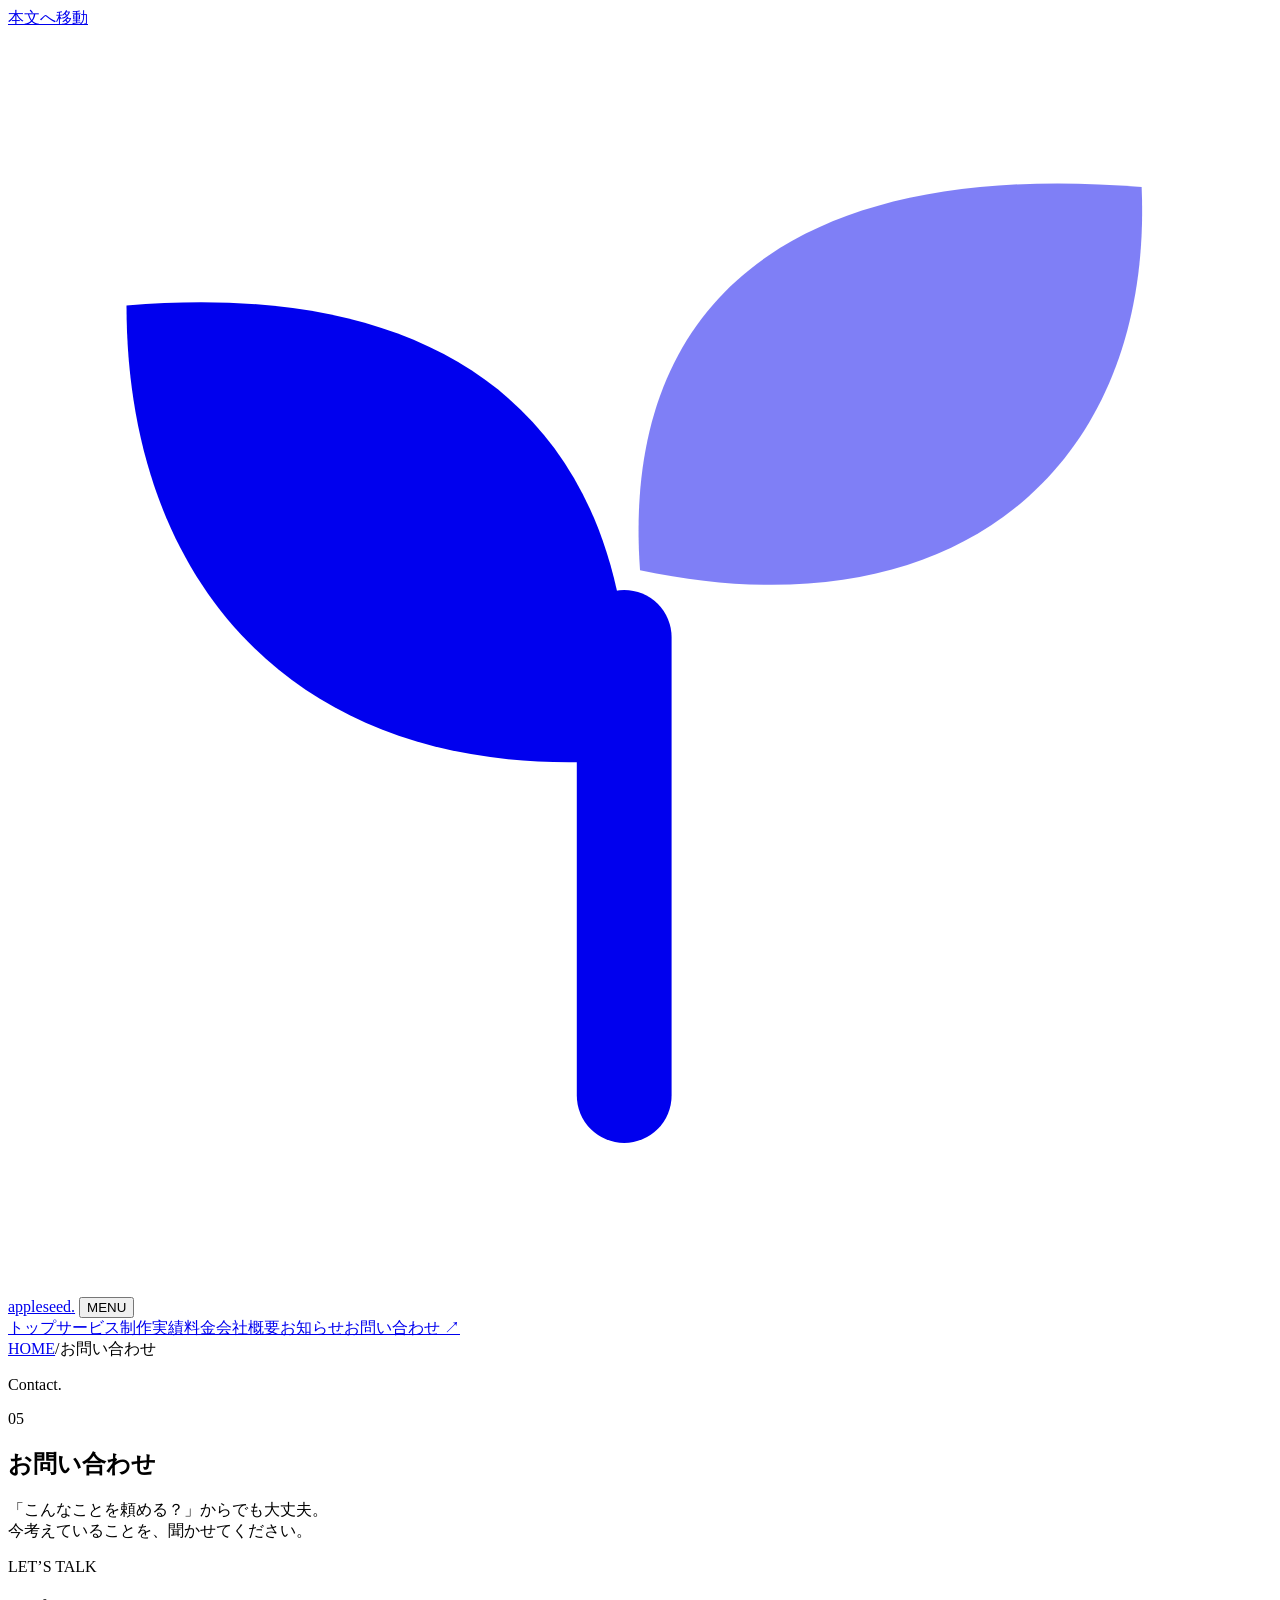
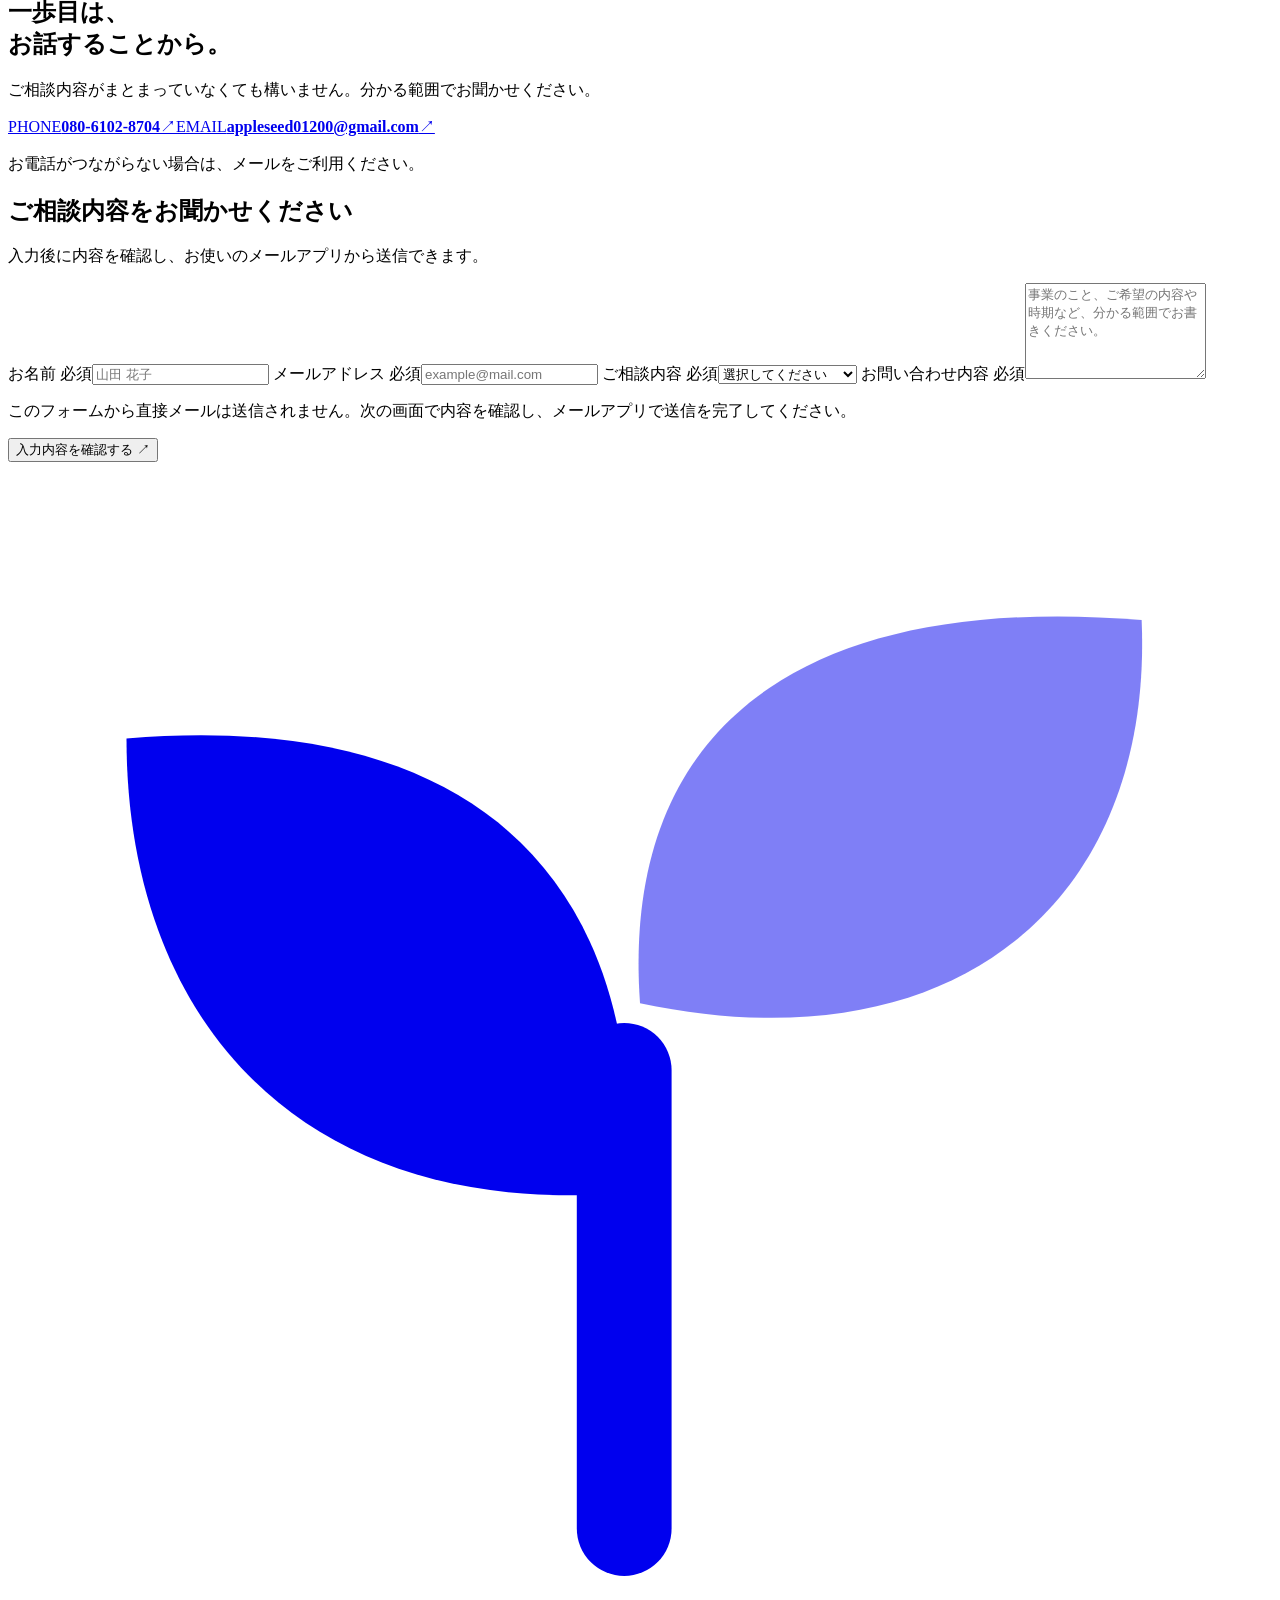
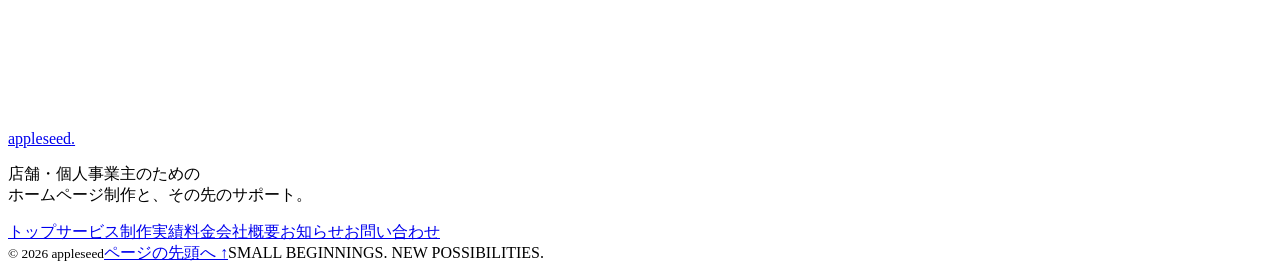
==== contact.html @ d341de76 "Add files via upload" ====
<!doctype html>
<html lang="ja"><head>
<meta charset="utf-8"><meta name="viewport" content="width=device-width, initial-scale=1">
<title>お問い合わせ・見積もり相談｜appleseed</title><meta name="description" content="appleseedへのお問い合わせ・見積もりのご相談はこちら。ホームページ制作、リニューアル、保守・更新、SEOについてお気軽にお聞かせください。"><meta name="theme-color" content="#f6f7f2">
<link rel="preconnect" href="https://fonts.googleapis.com"><link rel="preconnect" href="https://fonts.gstatic.com" crossorigin>
<link href="https://fonts.googleapis.com/css2?family=Manrope:wght@400;500;600;700;800&amp;family=Noto+Sans+JP:wght@400;500;600;700;800&amp;display=swap" rel="stylesheet">
<link rel="stylesheet" href="assets/css/style.css"><script src="assets/js/main.js" defer></script>
</head><body id="page-top" data-page="contact.html"><a class="skip-link" href="#main">本文へ移動</a>
<header class="site-header"><div class="header-inner"><a class="brand" href="index.html" aria-label="appleseed トップ"><svg class="brand-mark" viewBox="0 0 32 32" fill="none" aria-hidden="true"><path d="M15.6 27V15.4" stroke="currentColor" stroke-width="2.4" stroke-linecap="round"/><path d="M15.7 18.5C7.5 19.2 3 14.2 3 7c8.2-.7 13.2 3 12.7 11.5Z" fill="currentColor"/><path d="M16 13.7C15.5 6.7 20.1 3.3 28.7 4c.3 7.1-4.7 11.4-12.7 9.7Z" fill="currentColor" opacity=".5"/></svg><span>appleseed<span class="brand-dot">.</span></span></a>
<button class="menu-toggle" type="button" aria-expanded="false" aria-controls="primary-nav" aria-label="メニューを開く"><span>MENU</span><i aria-hidden="true"></i></button>
<nav id="primary-nav" class="primary-nav" aria-label="メインナビゲーション"><a href="index.html">トップ</a><a href="services.html">サービス</a><a href="works.html">制作実績</a><a href="pricing.html">料金</a><a href="about.html">会社概要</a><a href="news.html">お知らせ</a><a class="nav-contact" href="contact.html" aria-current="page">お問い合わせ <span class="arrow" aria-hidden="true">↗</span></a></nav>
</div></header><main id="main"><div class="wrap breadcrumb"><a href="index.html">HOME</a><span aria-hidden="true">/</span><span>お問い合わせ</span></div>
<section class="wrap page-hero"><div class="page-hero-top"><p class="page-word" aria-hidden="true">Contact<span>.</span></p><span class="section-index">05</span></div><div class="page-hero-bottom"><h1>お問い合わせ</h1><p>「こんなことを頼める？」からでも大丈夫。<br>今考えていることを、聞かせてください。</p></div></section>
<section class="wrap section contact-layout"><aside class="contact-aside"><p class="eyebrow">LET’S TALK</p><h2>一歩目は、<br>お話することから。</h2><p>ご相談内容がまとまっていなくても構いません。分かる範囲でお聞かせください。</p><a class="direct-contact" href="tel:08061028704"><span class="tiny-label">PHONE</span><strong>080-6102-8704</strong><span class="arrow" aria-hidden="true">↗</span></a><a class="direct-contact direct-email" href="mailto:appleseed01200@gmail.com"><span class="tiny-label">EMAIL</span><strong>appleseed01200@gmail.com</strong><span class="arrow" aria-hidden="true">↗</span></a><p class="small-note">お電話がつながらない場合は、メールをご利用ください。</p></aside>
<div class="contact-form-panel"><div class="form-intro"><h2>ご相談内容をお聞かせください</h2><p>入力後に内容を確認し、お使いのメールアプリから送信できます。</p></div>
<form id="contact-form"><label for="contact-name">お名前 <span class="required">必須</span></label><input id="contact-name" name="name" autocomplete="name" maxlength="100" required placeholder="山田 花子">
<label for="contact-email">メールアドレス <span class="required">必須</span></label><input id="contact-email" name="email" type="email" autocomplete="email" maxlength="254" required placeholder="example@mail.com">
<label for="contact-topic">ご相談内容 <span class="required">必須</span></label><select id="contact-topic" name="topic" required><option value="" selected disabled>選択してください</option><option value="01">ホームページ制作</option><option value="02">リニューアル</option><option value="03">保守・更新</option><option value="04">SEO</option><option value="other">その他・まずは相談</option></select>
<label for="contact-message">お問い合わせ内容 <span class="required">必須</span></label><textarea id="contact-message" name="message" rows="6" maxlength="2000" required placeholder="事業のこと、ご希望の内容や時期など、分かる範囲でお書きください。"></textarea>
<p class="form-note">このフォームから直接メールは送信されません。次の画面で内容を確認し、メールアプリで送信を完了してください。</p><button class="button button-primary" type="submit">入力内容を確認する <span class="arrow" aria-hidden="true">↗</span></button></form>
<section id="contact-review" class="contact-review" hidden aria-labelledby="review-heading"><h2 id="review-heading" tabindex="-1">入力内容の確認</h2><p>まだ送信されていません。内容を確認してから、メールアプリへ進んでください。</p><label for="mail-draft">メール本文</label><textarea id="mail-draft" rows="12" readonly></textarea><div class="review-actions"><a id="mail-link" class="button button-primary" href="mailto:appleseed01200@gmail.com">メールアプリで送る <span class="arrow" aria-hidden="true">↗</span></a><button class="button button-outline" id="edit-message" type="button">入力内容を修正する</button></div><div class="copy-fallback"><p>メールアプリが開かない場合は、本文をコピーし、<a href="mailto:appleseed01200@gmail.com">appleseed01200@gmail.com</a> 宛てに送信してください。</p><button class="text-button" id="copy-message" type="button">本文をコピー</button><p id="copy-status" role="status"></p></div></section>
<noscript><p class="noscript-note">フォームの確認にはJavaScriptが必要です。電話またはメールアドレスから直接ご連絡ください。</p></noscript></div></section></main><footer class="site-footer"><div class="wrap footer-top"><div><a class="brand" href="index.html" aria-label="appleseed トップ"><svg class="brand-mark" viewBox="0 0 32 32" fill="none" aria-hidden="true"><path d="M15.6 27V15.4" stroke="currentColor" stroke-width="2.4" stroke-linecap="round"/><path d="M15.7 18.5C7.5 19.2 3 14.2 3 7c8.2-.7 13.2 3 12.7 11.5Z" fill="currentColor"/><path d="M16 13.7C15.5 6.7 20.1 3.3 28.7 4c.3 7.1-4.7 11.4-12.7 9.7Z" fill="currentColor" opacity=".5"/></svg><span>appleseed<span class="brand-dot">.</span></span></a><p>店舗・個人事業主のための<br>ホームページ制作と、その先のサポート。</p></div><nav aria-label="フッターナビゲーション"><a href="index.html">トップ</a><a href="services.html">サービス</a><a href="works.html">制作実績</a><a href="pricing.html">料金</a><a href="about.html">会社概要</a><a href="news.html">お知らせ</a><a href="contact.html">お問い合わせ</a></nav></div><div class="wrap footer-bottom"><small>© <span id="year">2026</span> appleseed</small><a href="#page-top">ページの先頭へ ↑</a><span>SMALL BEGINNINGS. NEW POSSIBILITIES.</span></div></footer></body></html>
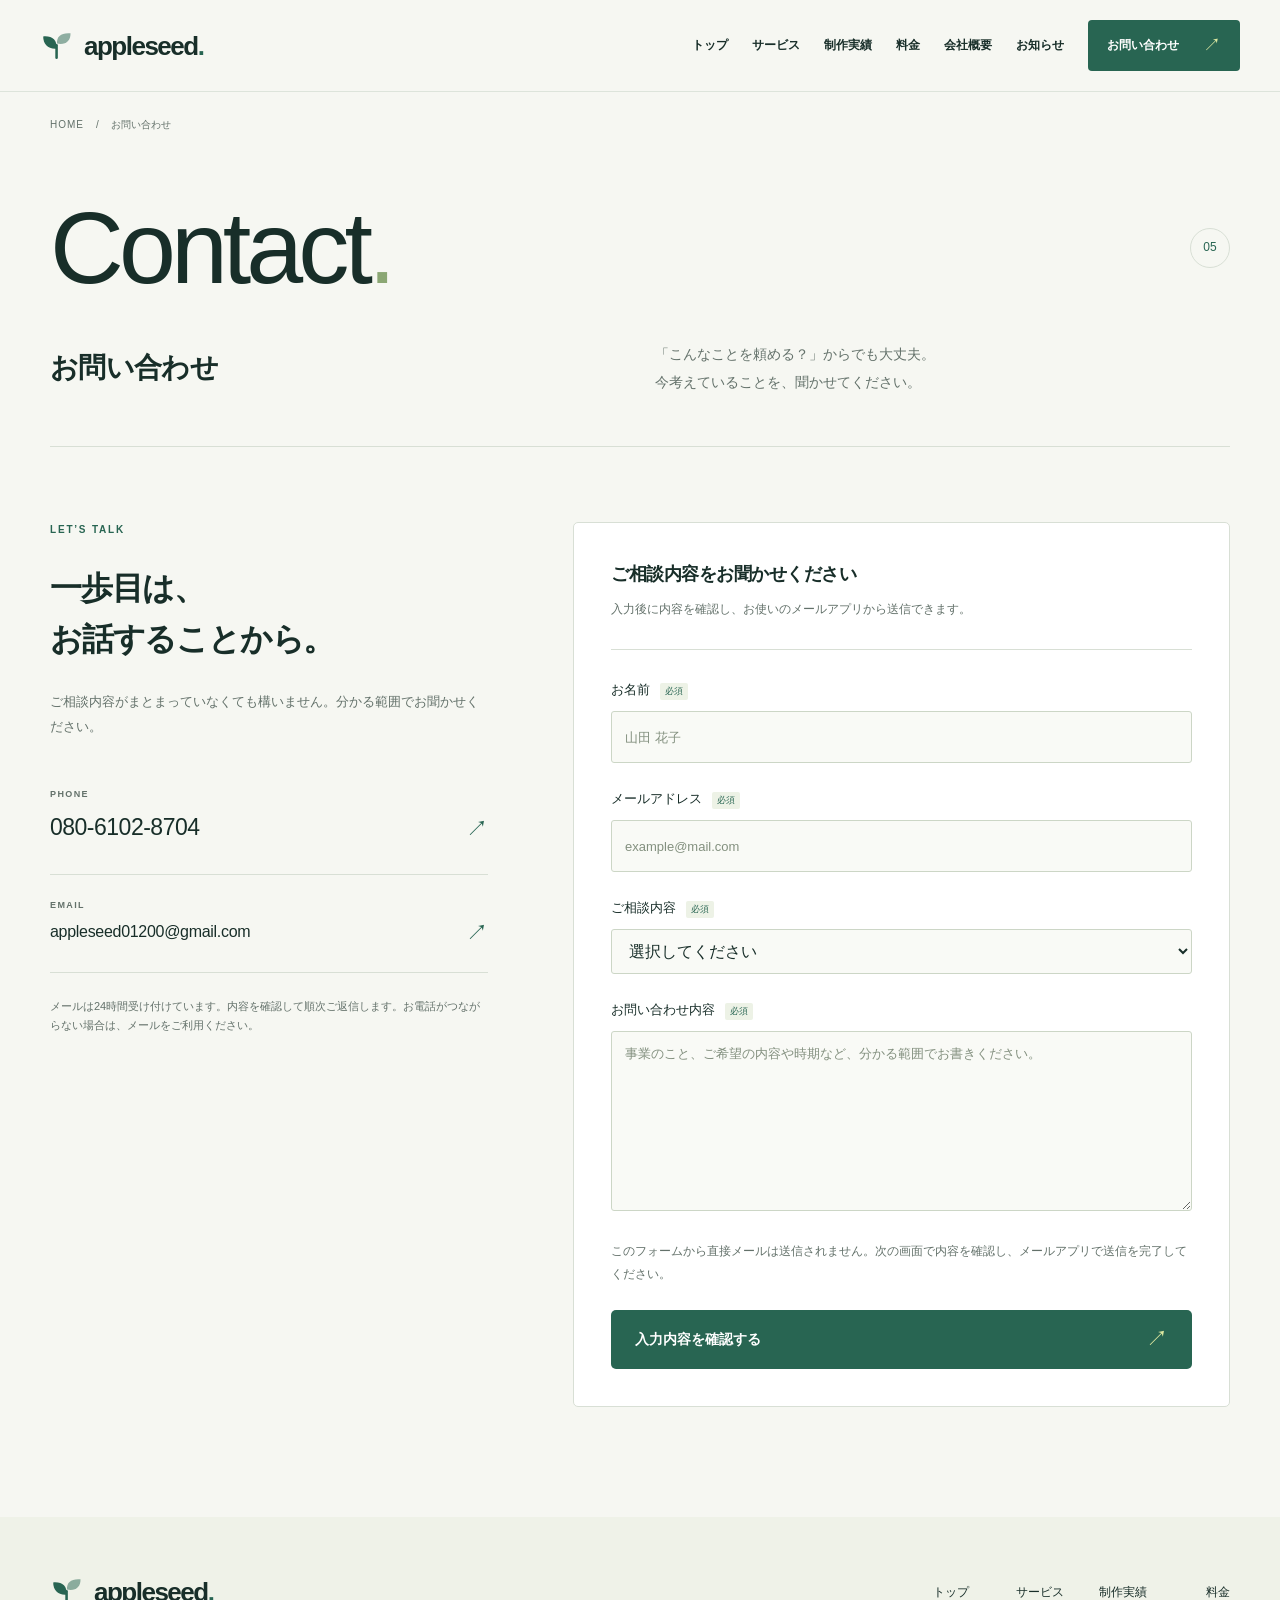
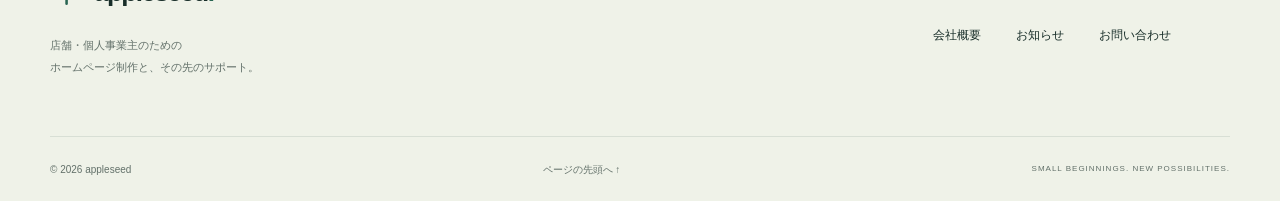
==== commit b9c2b207: "Add files via upload" ====
--- a/contact.html
+++ b/contact.html
@@ -11,7 +11,7 @@
 <nav id="primary-nav" class="primary-nav" aria-label="メインナビゲーション"><a href="index.html">トップ</a><a href="services.html">サービス</a><a href="works.html">制作実績</a><a href="pricing.html">料金</a><a href="about.html">会社概要</a><a href="news.html">お知らせ</a><a class="nav-contact" href="contact.html" aria-current="page">お問い合わせ <span class="arrow" aria-hidden="true">↗</span></a></nav>
 </div></header><main id="main"><div class="wrap breadcrumb"><a href="index.html">HOME</a><span aria-hidden="true">/</span><span>お問い合わせ</span></div>
 <section class="wrap page-hero"><div class="page-hero-top"><p class="page-word" aria-hidden="true">Contact<span>.</span></p><span class="section-index">05</span></div><div class="page-hero-bottom"><h1>お問い合わせ</h1><p>「こんなことを頼める？」からでも大丈夫。<br>今考えていることを、聞かせてください。</p></div></section>
-<section class="wrap section contact-layout"><aside class="contact-aside"><p class="eyebrow">LET’S TALK</p><h2>一歩目は、<br>お話することから。</h2><p>ご相談内容がまとまっていなくても構いません。分かる範囲でお聞かせください。</p><a class="direct-contact" href="tel:08061028704"><span class="tiny-label">PHONE</span><strong>080-6102-8704</strong><span class="arrow" aria-hidden="true">↗</span></a><a class="direct-contact direct-email" href="mailto:appleseed01200@gmail.com"><span class="tiny-label">EMAIL</span><strong>appleseed01200@gmail.com</strong><span class="arrow" aria-hidden="true">↗</span></a><p class="small-note">お電話がつながらない場合は、メールをご利用ください。</p></aside>
+<section class="wrap section contact-layout"><aside class="contact-aside"><p class="eyebrow">LET’S TALK</p><h2>一歩目は、<br>お話することから。</h2><p>ご相談内容がまとまっていなくても構いません。分かる範囲でお聞かせください。</p><a class="direct-contact" href="tel:08061028704"><span class="tiny-label">PHONE</span><strong>080-6102-8704</strong><span class="arrow" aria-hidden="true">↗</span></a><a class="direct-contact direct-email" href="mailto:appleseed01200@gmail.com"><span class="tiny-label">EMAIL</span><strong>appleseed01200@gmail.com</strong><span class="arrow" aria-hidden="true">↗</span></a><p class="small-note">メールは24時間受け付けています。内容を確認して順次ご返信します。お電話がつながらない場合は、メールをご利用ください。</p></aside>
 <div class="contact-form-panel"><div class="form-intro"><h2>ご相談内容をお聞かせください</h2><p>入力後に内容を確認し、お使いのメールアプリから送信できます。</p></div>
 <form id="contact-form"><label for="contact-name">お名前 <span class="required">必須</span></label><input id="contact-name" name="name" autocomplete="name" maxlength="100" required placeholder="山田 花子">
 <label for="contact-email">メールアドレス <span class="required">必須</span></label><input id="contact-email" name="email" type="email" autocomplete="email" maxlength="254" required placeholder="example@mail.com">
--- a/assets/css/style.css
+++ b/assets/css/style.css
@@ -0,0 +1,489 @@
+:root {
+  --paper: #f6f7f2;
+  --white: #fff;
+  --ink: #182e29;
+  --green: #286552;
+  --green-dark: #1c483c;
+  --muted: #63716a;
+  --line: #d8dfd5;
+  --sage: #e6ebdd;
+  --lime: #dde8a1;
+  --font: 'Manrope', 'Noto Sans JP', sans-serif;
+}
+* { box-sizing: border-box; }
+html { scroll-behavior: smooth; scroll-padding-top: 112px; }
+body { margin: 0; color: var(--ink); background: var(--paper); font: 15px/1.95 var(--font); -webkit-font-smoothing: antialiased; }
+[hidden] { display: none !important; }
+::selection { color: var(--ink); background: var(--lime); }
+a { color: inherit; text-decoration: none; }
+button, input, select, textarea { font: inherit; }
+button, a { -webkit-tap-highlight-color: transparent; }
+button { cursor: pointer; }
+svg { display: block; max-width: 100%; }
+h1, h2, h3, p { margin: 0; }
+h1, h2, h3 { font-weight: 700; }
+a:focus-visible, button:focus-visible, input:focus-visible, select:focus-visible, textarea:focus-visible, [tabindex]:focus-visible { outline: 3px solid #9fb63d; outline-offset: 5px; }
+.wrap { width: min(1180px, calc(100% - 80px)); margin-inline: auto; }
+.section { padding-block: 110px; }
+.eyebrow, .tiny-label { font-size: 10px; font-weight: 700; line-height: 1.5; letter-spacing: 1.8px; }
+.eyebrow { color: var(--green); margin-bottom: 26px; }
+.tiny-label { color: var(--muted); letter-spacing: 1.4px; }
+.arrow { display: inline-block; font-size: 22px; font-weight: 400; line-height: 1; transition: transform .2s; }
+a:hover > .arrow { transform: translate(2px,-2px); }
+.button { min-height: 58px; display: inline-flex; align-items: center; justify-content: space-between; gap: 34px; padding: 15px 23px; border: 1px solid transparent; border-radius: 5px; font-size: 14px; font-weight: 600; transition: background .2s, color .2s; }
+.button-primary { color: #fff; background: var(--green); }
+.button-primary:hover { background: var(--green-dark); }
+.button-primary .arrow { color: var(--lime); }
+.button-outline { border-color: #a8b8aa; background: transparent; color: var(--green-dark); }
+.button-outline:hover { background: var(--sage); }
+.text-link { display: inline-flex; align-items: center; gap: 24px; color: var(--green-dark); font-weight: 600; font-size: 13px; padding: 11px 0; border-bottom: 1px solid #a6b8a8; }
+.small-note { color: var(--muted); font-size: 12px; line-height: 1.8; }
+.skip-link { position: absolute; left: 20px; top: -90px; z-index: 100; background: var(--green-dark); color: white; padding: 10px 20px; }
+.skip-link:focus { top: 10px; }
+.site-header { height: 92px; position: sticky; z-index: 30; top: 0; background: rgba(246,247,242,.95); border-bottom: 1px solid rgba(216,223,213,.8); backdrop-filter: blur(12px); }
+.header-inner { height: 100%; width: min(1400px,calc(100% - 80px)); margin: auto; display: flex; align-items: center; justify-content: space-between; gap: 24px; }
+.brand { display: inline-flex; align-items: center; gap: 10px; font-size: 26px; line-height: 1; font-weight: 800; letter-spacing: -1.5px; white-space: nowrap; }
+.brand-mark { width: 34px; height: 34px; flex-shrink: 0; color: var(--green); }
+.brand-dot { color: var(--green); }
+.primary-nav { display: flex; align-items: center; gap: 24px; font-size: 12px; font-weight: 600; }
+.primary-nav > a { position: relative; padding-block: 14px; }
+.primary-nav > a:hover { color: var(--green); }
+.primary-nav > a[aria-current=page]:not(.nav-contact)::after { content: ''; position: absolute; height: 4px; width: 4px; border-radius: 50%; background: var(--green); bottom: 5px; left: calc(50% - 2px); }
+.primary-nav .nav-contact { background: var(--green); color: white; display: flex; align-items: center; gap: 24px; padding: 14px 19px; border-radius: 4px; }
+.primary-nav .nav-contact:hover { background: var(--green-dark); color: white; }
+.nav-contact .arrow { color: var(--lime); font-size: 18px; }
+.menu-toggle { display: none; }
+.home-hero { display: grid; grid-template-columns: 1.12fr 1fr; gap: 35px; align-items: center; padding-top: 66px; padding-bottom: 60px; }
+.hero-copy { padding-bottom: 8px; }
+.hero-copy .eyebrow { display: flex; align-items: center; gap: 10px; margin-bottom: 28px; font-size: 9px; letter-spacing: 1.5px; }
+.status-dot { height: 7px; width: 7px; background: var(--green); border-radius: 50%; }
+.hero-copy h1 { font-size: clamp(44px,4.65vw,66px); font-weight: 800; line-height: 1.48; letter-spacing: -2.8px; }
+.hero-copy h1 > span { color: var(--green); }
+.hero-description { margin-top: 25px; font-size: 15px; line-height: 2.2; color: var(--muted); }
+.hero-actions { display: flex; align-items: center; gap: 27px; margin-top: 31px; flex-wrap: wrap; }
+.hero-audience { color: var(--muted); font-size: 10px; margin-top: 30px; }
+.hero-audience span { padding-inline: 8px; }
+.hero-art { position: relative; min-width: 0; height: 494px; border-radius: 150px 5px 5px 5px; background: radial-gradient(ellipse at 70% 22%,#e8eddb 0,transparent 60%),#e2e9db; overflow: hidden; }
+.hero-art::before { content: ''; position: absolute; inset: 0; background-image: linear-gradient(#718b7310 1px,transparent 1px),linear-gradient(90deg,#718b7310 1px,transparent 1px); background-size: 44px 44px; }
+.art-caption { position: absolute; left: 120px; top: 28px; font-size: 7px; letter-spacing: 1.1px; color: #657c64; }
+.art-coordinate { position: absolute; right: 20px; top: 95px; font-size: 8px; letter-spacing: 1px; color: #526851; writing-mode: vertical-rl; }
+.art-orbit { position: absolute; width: 370px; height: 370px; border: 1px solid #a8b89d70; border-radius: 50%; top: 33px; left: 82px; }
+.seed-sculpture { width: 360px; height: 360px; position: absolute; top: -3px; left: 100px; transform: rotate(10deg); filter: drop-shadow(5px 25px 13px #536a4c20); }
+.design-window { width: 76%; position: absolute; top: 238px; left: 33px; border: 1px solid #fff; background: #ffffffec; border-radius: 6px; transform: rotate(-7deg); box-shadow: 0 22px 35px #324d3a20; }
+.window-toolbar { display: flex; align-items: center; justify-content: space-between; padding: 11px 15px; border-bottom: 1px solid #e7eadf; font-size: 7px; color: #71836d; letter-spacing: 1px; }
+.window-toolbar > span:first-child { display: flex; gap: 4px; }
+.window-toolbar i { display: block; width: 4px; height: 4px; border-radius: 50%; background: #afc3a7; }
+.window-toolbar b { font-size: 12px; }
+.window-content { padding: 22px 24px 17px; display: grid; grid-template-columns: 1fr 1fr; gap: 15px; }
+.window-brand { font-size: 29px; font-weight: 600; letter-spacing: -1px; line-height: 1.15; }
+.window-brand em { font-family: Georgia,serif; font-weight: 400; color: #4f7b54; }
+.window-layout { display: grid; grid-template-columns: 1.1fr 1fr; grid-template-rows: 30px 34px; gap: 7px; }
+.window-layout span { background: #d5e2c4; border-radius: 3px; }
+.window-layout span:first-child { grid-row: span 2; border-radius: 35px 35px 3px 3px; background: linear-gradient(130deg,#c6d8ad,#83a485); }
+.window-layout span:last-child { background: #ebeddf; }
+.window-button { grid-column: 1/-1; width: fit-content; font-size: 6px; background: var(--green); color: white; padding: 7px 9px; letter-spacing: .7px; }
+.window-button b { margin-left: 15px; }
+.art-note { position: absolute; right: 10px; top: 353px; width: 125px; height: 108px; background: #e9e9b8; display: flex; align-items: start; gap: 9px; padding: 20px 13px; transform: rotate(6deg); box-shadow: 0 6px 10px #354c3310; }
+.art-note > span { font-size: 23px; line-height: 1; }
+.art-note p { font-size: 11px; line-height: 1.8; font-weight: 500; }
+.art-bottom { position: absolute; bottom: 12px; left: 32px; font-size: 7px; letter-spacing: 1px; color: #546b50; }
+.facts-bar { border-block: 1px solid var(--line); display: grid; grid-template-columns: 1fr 1fr .9fr; align-items: center; padding: 25px 0; gap: 35px; }
+.facts-bar > div + div { border-left: 1px solid var(--line); padding-left: 40px; }
+.facts-bar .tiny-label { font-size: 8px; }
+.facts-bar p { margin-top: 3px; font-size: 13px; display: flex; align-items: baseline; gap: 12px; }
+.facts-bar strong { font-size: 34px; font-weight: 500; line-height: 1.35; letter-spacing: -1.5px; }
+.facts-bar p > span { margin-left: -7px; font-size: 14px; }
+.facts-bar > a { justify-self: end; font-size: 12px; }
+.section h2, .section-heading h2 { font-size: clamp(28px,3.1vw,40px); line-height: 1.6; letter-spacing: -1.2px; }
+.section-intro > p:not(.eyebrow) { margin: 22px 0 26px; color: var(--muted); font-size: 14px; }
+.home-services { display: grid; grid-template-columns: 1fr 1.1fr; gap: 90px; }
+.service-preview-row { display: flex; gap: 25px; border-bottom: 1px solid var(--line); align-items: center; padding: 25px 0; }
+.service-preview-row:first-child { border-top: 1px solid var(--line); }
+.row-number { font-size: 11px; color: #768578; align-self: start; padding-top: 4px; }
+.service-preview-row .tiny-label { font-size: 8px; color: var(--green); }
+.service-preview-row h3 { font-size: 21px; margin-top: 3px; font-weight: 600; }
+.service-preview-row > .arrow { margin-left: auto; width: 39px; height: 39px; background: #e8ede3; border-radius: 50%; display: grid; place-items: center; color: var(--green); }
+.service-preview-row:hover { background: #eff2e9; }
+.section-heading { display: flex; align-items: end; justify-content: space-between; gap: 40px; margin-bottom: 40px; }
+.section-heading > p { font-size: 14px; color: var(--muted); }
+.works-teaser { background: #e9ede3; }
+.works-placeholder { position: relative; display: flex; gap: 55px; align-items: center; border-top: 1px solid #c9d3c3; padding: 40px 0 0; }
+.works-placeholder h3 { font-size: 21px; margin-top: 11px; font-weight: 600; }
+.works-placeholder p:not(.tiny-label) { color: var(--muted); font-size: 13px; margin-top: 12px; }
+.outline-browser { width: 245px; height: 155px; border: 1px solid #8eaa8d; border-radius: 6px; position: relative; transform: rotate(-5deg); flex-shrink: 0; }
+.outline-browser > span { display: block; margin: 27px 28px 0; height: 1px; background: #a9bc9e; }
+.outline-browser i { display: inline-block; width: 46px; height: 59px; border: 1px solid #a9bc9e; margin: 22px 0 0 20px; }
+.outline-browser i:nth-child(2) { border-radius: 25px 25px 0 0; background: #d5e0c9; }
+.placeholder-flower { font-size: 85px; color: #a8bf8b; margin-left: auto; line-height: 1; font-family: sans-serif; }
+.home-about { display: grid; grid-template-columns: 1fr 1.1fr; gap: 90px; }
+.statement-line { width: 90px; height: 2px; background: var(--green); margin-top: 30px; }
+.about-message { padding-top: 37px; }
+.about-message p { font-size: 14px; color: var(--muted); margin-bottom: 23px; line-height: 2.25; }
+.home-news { display: grid; grid-template-columns: 1fr 1.6fr auto; align-items: center; gap: 25px; border-top: 1px solid var(--line); padding-block: 45px 65px; }
+.home-news .eyebrow { margin-bottom: 5px; font-size: 9px; }
+.home-news h2 { font-size: 24px; }
+.home-news > p { font-size: 13px; color: var(--muted); }
+.contact-banner { background: var(--green-dark); color: #f4f6e9; }
+.banner-inner { display: flex; align-items: center; justify-content: space-between; gap: 40px; padding-block: 66px; }
+.banner-inner .eyebrow { color: #c2d2a9; font-size: 10px; margin-bottom: 15px; }
+.banner-inner h2 { font-size: 38px; font-weight: 500; letter-spacing: -1px; }
+.banner-inner p:last-child { font-size: 13px; color: #c4cfc0; margin-top: 13px; }
+.circle-link { width: 105px; height: 105px; border: 1px solid #6b8b73; border-radius: 50%; display: grid; place-items: center; flex-shrink: 0; transition: background .2s; }
+.circle-link .arrow { font-size: 42px; color: var(--lime); }
+.circle-link:hover { background: #325c4d; }
+.site-footer { background: #eff2e8; }
+.footer-top { display: flex; align-items: start; justify-content: space-between; gap: 60px; padding-block: 58px; }
+.footer-top > div > p { color: var(--muted); font-size: 11px; margin-top: 17px; }
+.footer-top nav { display: grid; grid-template-columns: repeat(4,auto); gap: 19px 35px; padding-top: 6px; font-size: 12px; }
+.footer-top nav a:hover { color: var(--green); text-decoration: underline; text-underline-offset: 5px; }
+.footer-bottom { border-top: 1px solid var(--line); display: flex; align-items: center; justify-content: space-between; gap: 20px; min-height: 65px; font-size: 10px; color: var(--muted); }
+.footer-bottom small { font-size: 10px; }
+.footer-bottom > span { font-size: 8px; letter-spacing: 1px; }
+.small-only { display: none; }
+.breadcrumb { display: flex; align-items: center; gap: 12px; color: var(--muted); font-size: 10px; padding-block: 23px; }
+.breadcrumb a { letter-spacing: 1px; }
+.page-hero { padding-top: 26px; padding-bottom: 50px; border-bottom: 1px solid var(--line); }
+.page-hero-top { display: flex; align-items: center; justify-content: space-between; gap: 20px; }
+.page-word { font-size: clamp(65px,8vw,108px); line-height: 1.25; letter-spacing: -5px; font-weight: 500; }
+.page-word > span { color: #8ba774; }
+.section-index { font-size: 12px; color: var(--green); width: 40px; height: 40px; display: grid; place-items: center; border: 1px solid var(--line); border-radius: 50%; }
+.page-hero-bottom { display: grid; grid-template-columns: 1fr 1fr; align-items: end; gap: 30px; margin-top: 28px; }
+.page-hero h1 { font-size: 28px; letter-spacing: -.7px; font-weight: 600; }
+.page-hero-bottom > p { font-size: 14px; color: var(--muted); line-height: 2; }
+.service-detail { display: grid; grid-template-columns: 1fr 1.25fr; gap: 70px; padding-block: 70px; border-bottom: 1px solid var(--line); scroll-margin-top: 110px; }
+.detail-number { font-size: 60px; line-height: 1; color: #8da487; letter-spacing: -3px; font-weight: 400; }
+.service-detail-label .eyebrow { margin-top: 25px; margin-bottom: 6px; }
+.service-detail-label h2 { font-size: 26px; font-weight: 600; }
+.service-detail-body h3 { font-size: 23px; line-height: 1.65; letter-spacing: -.6px; margin-bottom: 18px; }
+.service-detail-body > p { color: var(--muted); font-size: 14px; line-height: 2.2; }
+.service-note { margin-block: 24px; padding: 18px 20px; background: #ecf0e5; border-left: 2px solid #a9bf89; }
+.service-note span { font-size: 13px; font-weight: 600; }
+.service-note p { font-size: 12px; color: var(--muted); margin-top: 5px; }
+.flow-list { display: grid; grid-template-columns: repeat(4,1fr); gap: 28px; list-style: none; padding: 0; margin: 0; }
+.flow-list li { border-top: 2px solid #becdab; padding-top: 20px; }
+.flow-list li > span { font-size: 11px; color: var(--green); }
+.flow-list h3 { font-size: 18px; margin: 13px 0 10px; }
+.flow-list p { color: var(--muted); font-size: 13px; }
+.works-page { display: grid; grid-template-columns: 1.2fr 1fr; gap: 95px; align-items: center; }
+.works-empty-art { min-height: 355px; background: #e8eddf; border-radius: 3px; display: grid; place-items: center; position: relative; overflow: hidden; }
+.empty-frame { position: relative; z-index: 1; width: 77%; height: 254px; background: #f9faf4; border: 1px solid #bdcbb0; box-shadow: 0 15px 30px #405b3510; transform: rotate(-7deg); display: flex; flex-direction: column; }
+.empty-frame-top { border-bottom: 1px solid #d9e1ce; padding: 13px 16px; font-size: 7px; letter-spacing: 1px; display: flex; align-items: center; justify-content: space-between; }
+.empty-frame-top i { font-size: 13px; font-style: normal; }
+.empty-frame-symbol { margin: auto; font-family: Georgia,serif; font-style: italic; color: #70956c; font-size: 100px; letter-spacing: -9px; line-height: 1; }
+.empty-frame-bottom { text-align: center; font-size: 7px; letter-spacing: 1.4px; margin-bottom: 20px; }
+.empty-art-orbit { position: absolute; border: 1px solid #bdcbb0; width: 330px; height: 330px; border-radius: 50%; transform: translate(50px,40px); }
+.works-empty-copy > p:not(.eyebrow) { color: var(--muted); font-size: 14px; margin-top: 22px; }
+.works-empty-copy > a { margin-top: 25px; }
+.pricing-main { display: grid; grid-template-columns: 1fr 1fr; gap: 90px; padding-top: 70px; }
+.pricing-board { padding: 37px; background: #e8eddf; border-radius: 5px; border: 1px solid #d0dac4; }
+.pricing-board-top { display: flex; align-items: center; justify-content: space-between; gap: 15px; }
+.pricing-board-top .eyebrow { margin: 0; font-size: 9px; }
+.plan-pill { font-size: 11px; border: 1px solid #b2c3a0; border-radius: 20px; padding: 3px 12px; white-space: nowrap; }
+.large-price { font-size: clamp(56px,6vw,84px); line-height: 1.2; letter-spacing: -4px; font-weight: 500; margin-top: 40px; }
+.large-price > span { font-size: .35em; letter-spacing: 0; margin-right: 10px; }
+.pricing-caption { font-size: 11px; color: #546449; margin-top: 14px; }
+.pricing-time { margin-top: 38px; padding-block: 18px; border-top: 1px solid #bdcbaa; display: flex; align-items: center; justify-content: space-between; font-size: 13px; }
+.pricing-time strong { font-size: 23px; font-weight: 500; }
+.pricing-board .small-note { font-size: 11px; }
+.pricing-explanation { padding-top: 9px; }
+.pricing-explanation h2 { font-size: 28px; letter-spacing: -.8px; line-height: 1.7; }
+.pricing-explanation > p { color: var(--muted); font-size: 14px; line-height: 2.1; margin-top: 20px; }
+.check-list { list-style: none; padding: 0; margin: 23px 0 28px; font-size: 13px; }
+.check-list li { margin-bottom: 8px; padding-left: 23px; position: relative; }
+.check-list li::before { content: '✓'; position: absolute; left: 0; color: var(--green); }
+.related-pricing { padding-bottom: 50px; }
+.pricing-row { display: grid; grid-template-columns: 1fr 1.6fr auto; gap: 25px; align-items: center; padding: 27px 0; border-top: 1px solid var(--line); }
+.pricing-row:last-child { border-bottom: 1px solid var(--line); }
+.pricing-row h3 { font-size: 20px; }
+.pricing-row p { font-size: 13px; color: var(--muted); }
+.compact-callout { margin-bottom: 90px; padding: 24px 30px; background: #eaf0e2; display: flex; align-items: center; justify-content: space-between; gap: 25px; }
+.compact-callout p { font-size: 13px; }
+.about-philosophy { display: grid; grid-template-columns: 1fr 1.1fr; gap: 100px; align-items: center; }
+.philosophy-art { background: #e5eadc; border-radius: 150px 150px 4px 4px; min-height: 400px; display: flex; flex-direction: column; align-items: center; justify-content: center; gap: 45px; }
+.philosophy-art .brand-mark { height: 170px; width: 170px; color: #6e9274; }
+.philosophy-art > span { text-align: center; color: #567352; font-size: 8px; letter-spacing: 2px; }
+.about-philosophy h2 { margin-bottom: 24px; }
+.about-philosophy p:not(.eyebrow) { color: var(--muted); margin-top: 19px; font-size: 14px; line-height: 2.2; }
+.company-section { border-top: 1px solid var(--line); display: grid; grid-template-columns: .7fr 1.3fr; gap: 65px; padding-top: 70px; }
+.info-table { margin: 0; }
+.info-table > div { display: grid; grid-template-columns: 125px 1fr; border-bottom: 1px solid var(--line); padding: 22px 0; gap: 25px; }
+.info-table > div:first-child { padding-top: 0; }
+.info-table dt { color: var(--muted); font-size: 13px; }
+.info-table dd { margin: 0; font-size: 14px; overflow-wrap: anywhere; }
+.info-table a { text-decoration: underline; text-decoration-color: #b6c4b3; text-underline-offset: 5px; }
+.contact-layout { display: grid; grid-template-columns: .8fr 1.2fr; gap: 85px; padding-top: 75px; }
+.contact-aside h2 { font-size: 32px; }
+.contact-aside > p:not(.eyebrow) { font-size: 13px; color: var(--muted); margin-top: 24px; }
+.direct-contact { position: relative; display: block; padding-block: 24px; border-bottom: 1px solid var(--line); }
+.direct-contact:first-of-type { margin-top: 24px; }
+.direct-contact > span:first-child { display: block; font-size: 9px; margin-bottom: 4px; }
+.direct-contact strong { font-size: 23px; font-weight: 500; letter-spacing: -.5px; }
+.direct-email strong { font-size: 16px; letter-spacing: -.3px; overflow-wrap: anywhere; padding-right: 26px; display: block; }
+.direct-contact .arrow { position: absolute; right: 0; top: 49%; color: var(--green); }
+.contact-aside .small-note { font-size: 11px !important; }
+.contact-form-panel { background: white; border: 1px solid var(--line); padding: 37px; border-radius: 5px; }
+.form-intro { padding-bottom: 27px; border-bottom: 1px solid var(--line); margin-bottom: 27px; }
+.form-intro h2 { font-size: 18px; letter-spacing: -.5px; }
+.form-intro p { font-size: 12px; color: var(--muted); margin-top: 10px; }
+#contact-form label, .contact-review > label { display: block; font-size: 13px; font-weight: 500; margin-bottom: 9px; }
+.required { display: inline-block; font-size: 9px; color: var(--green); background: #edf2e6; margin-left: 6px; padding: 0 5px; border-radius: 2px; }
+input, select, textarea { width: 100%; background: #f9faf6; border: 1px solid #ccd6c6; border-radius: 3px; padding: 12px 13px; font-size: 16px; line-height: 1.6; color: var(--ink); margin: 0 0 23px; }
+input::placeholder, textarea::placeholder { color: #83907f; font-size: 13px; }
+textarea { resize: vertical; min-height: 125px; }
+input:focus, select:focus, textarea:focus { border-color: var(--green); }
+.form-note { font-size: 12px; color: var(--muted); margin: -3px 0 23px; }
+#contact-form > .button { width: 100%; }
+.contact-review h2 { font-size: 23px; }
+.contact-review > p { color: var(--muted); font-size: 13px; margin: 16px 0 24px; }
+#mail-draft { font-size: 13px; line-height: 2; min-height: 270px; }
+.review-actions { display: flex; flex-wrap: wrap; gap: 12px; }
+.review-actions .button { flex: 1 1 220px; font-size: 13px; }
+.copy-fallback { border-top: 1px solid var(--line); margin-top: 25px; padding-top: 22px; font-size: 12px; color: var(--muted); overflow-wrap: anywhere; }
+.copy-fallback a { text-decoration: underline; text-underline-offset: 3px; }
+.text-button { color: var(--green); background: transparent; padding: 9px 0; border: 0; border-bottom: 1px solid #abbba3; margin-top: 12px; font-size: 12px; }
+#copy-status { margin-top: 12px; color: var(--green); }
+.noscript-note { font-size: 13px; border: 1px solid var(--line); padding: 15px; margin-top: 15px; }
+.journal-empty { text-align: center; padding-block: 90px 115px; }
+.journal-symbol { color: #729167; font-size: 62px; line-height: 1.2; display: block; margin-bottom: 30px; }
+.journal-empty h2 { font-size: 24px; }
+.journal-empty > p { color: var(--muted); font-size: 14px; margin: 17px 0 25px; }
+@media(min-width:1500px) { .home-hero { gap: 65px; padding-top: 80px; } }
+@media(max-width:1060px) {
+  .site-header { height: 78px; }
+  .header-inner { width: calc(100% - 64px); }
+  .menu-toggle { display: flex; align-items: center; gap: 14px; background: none; border: 0; color: var(--ink); min-height: 44px; padding: 0 2px; font-size: 10px; letter-spacing: 1px; }
+  .menu-toggle i { width: 25px; height: 12px; border-top: 1px solid; border-bottom: 1px solid; position: relative; }
+  .menu-toggle[aria-expanded=true] i { border: 0; }
+  .menu-toggle[aria-expanded=true] i::before, .menu-toggle[aria-expanded=true] i::after { content: ''; position: absolute; width: 25px; height: 1px; top: 5px; background: currentColor; transform: rotate(45deg); }
+  .menu-toggle[aria-expanded=true] i::after { transform: rotate(-45deg); }
+  .primary-nav { display: none; position: absolute; top: 77px; left: 0; right: 0; padding: 18px 32px 27px; background: var(--paper); border-bottom: 1px solid var(--line); box-shadow: 0 15px 20px #182e2910; gap: 0; max-height: calc(100dvh - 78px); overflow: auto; }
+  .primary-nav.is-open { display: flex; flex-direction: column; align-items: stretch; }
+  .primary-nav > a { font-size: 14px; border-bottom: 1px solid var(--line); padding: 12px 0; }
+  .primary-nav > a[aria-current=page]:not(.nav-contact)::after { left: auto; right: 5px; bottom: calc(50% - 2px); }
+  .primary-nav .nav-contact { justify-content: space-between; margin-top: 17px; border: 0; }
+  .home-hero { gap: 30px; }
+  .hero-copy h1 { font-size: 44px; }
+  .hero-description { font-size: 13px; }
+  .hero-actions { gap: 18px; }
+  .hero-art { height: 460px; }
+  .seed-sculpture { left: 48px; width: 330px; }
+  .art-caption { left: 95px; font-size: 6px; }
+  .design-window { width: 82%; left: 16px; }
+  .window-brand { font-size: 25px; }
+  .art-note { top: 336px; right: 8px; width: 107px; padding: 16px 9px; }
+  .art-note p { font-size: 10px; }
+  .hero-audience { max-width: 260px; font-size: 9px; }
+  .facts-bar { gap: 20px; }
+  .facts-bar > div + div { padding-left: 25px; }
+  .facts-bar strong { font-size: 27px; }
+  .facts-bar p { font-size: 11px; gap: 8px; }
+  .facts-bar > a { font-size: 10px; gap: 10px; }
+  .home-services, .home-about, .service-detail { gap: 45px; }
+  .works-page, .about-philosophy, .pricing-main, .contact-layout { gap: 45px; }
+  .contact-form-panel { padding: 25px; }
+  .pricing-board { padding: 28px; }
+  .footer-top nav { grid-template-columns: repeat(3,auto); gap: 15px 25px; }
+}
+@media(max-width:760px) {
+  html { scroll-padding-top: 90px; }
+  .wrap { width: calc(100% - 44px); }
+  .section { padding-block: 68px; }
+  .header-inner { width: calc(100% - 44px); }
+  .site-header { height: 72px; }
+  .brand { font-size: 23px; gap: 8px; }
+  .brand-mark { width: 30px; height: 30px; }
+  .primary-nav { top: 71px; padding-inline: 22px; max-height: calc(100dvh - 72px); }
+  .home-hero { grid-template-columns: 1fr; gap: 38px; padding-top: 45px; padding-bottom: 32px; }
+  .hero-copy h1 { font-size: clamp(32px,9vw,50px); letter-spacing: -1.5px; line-height: 1.5; }
+  .hero-copy .eyebrow { font-size: 8px; letter-spacing: .9px; margin-bottom: 21px; }
+  .hero-description { margin-top: 20px; font-size: 13px; line-height: 2.1; }
+  .hero-actions { margin-top: 25px; gap: 18px; }
+  .button { min-height: 55px; padding: 14px 17px; gap: 25px; font-size: 12px; }
+  .hero-actions > .text-link { font-size: 11px; gap: 10px; }
+  .hero-audience { margin-top: 23px; max-width: none; font-size: 9px; }
+  .hero-audience span { padding-inline: 3px; }
+  .hero-art { height: 380px; border-top-left-radius: 100px; }
+  .seed-sculpture { width: 300px; height: 300px; left: max(10px,calc(50% - 120px)); top: -13px; }
+  .art-orbit { width: 270px; height: 270px; top: 20px; left: 25%; }
+  .art-caption { top: 20px; left: 90px; font-size: 6px; letter-spacing: .7px; }
+  .art-coordinate { font-size: 7px; right: 12px; top: 66px; }
+  .design-window { top: 184px; left: 20px; width: 75%; max-width: 320px; }
+  .window-toolbar { padding: 8px 10px; font-size: 6px; letter-spacing: .6px; }
+  .window-content { padding: 17px; gap: 12px; }
+  .window-brand { font-size: 23px; }
+  .window-layout { grid-template-rows: 24px 26px; gap: 5px; }
+  .window-button { font-size: 5px; letter-spacing: .4px; }
+  .window-button b { margin-left: 5px; }
+  .art-note { width: 100px; height: 95px; right: 12px; top: 267px; padding: 15px 9px; gap: 6px; }
+  .art-note > span { font-size: 19px; }
+  .art-note p { font-size: 9px; }
+  .art-bottom { font-size: 6px; bottom: 10px; left: 20px; }
+  .facts-bar { grid-template-columns: 1fr 1fr; gap: 18px 12px; padding-block: 22px; }
+  .facts-bar > div + div { padding-left: 16px; }
+  .facts-bar p { display: block; font-size: 11px; margin-top: 7px; }
+  .facts-bar strong { font-size: 27px; margin-left: 4px; letter-spacing: -1.4px; }
+  .facts-bar p > span { font-size: 11px; margin-left: 2px; }
+  .facts-bar .tiny-label { font-size: 6px; letter-spacing: 1px; }
+  .facts-bar > a { grid-column: 1/-1; justify-self: start; font-size: 11px; padding-top: 0; }
+  .section h2, .section-heading h2 { font-size: 28px; letter-spacing: -.8px; line-height: 1.6; }
+  .eyebrow { font-size: 9px; margin-bottom: 19px; letter-spacing: 1.4px; }
+  .home-services, .home-about { grid-template-columns: 1fr; gap: 34px; }
+  .section-intro > p:not(.eyebrow) { font-size: 13px; margin-top: 16px; margin-bottom: 15px; }
+  .service-preview-row { padding-block: 22px; gap: 18px; }
+  .service-preview-row h3 { font-size: 19px; }
+  .service-preview-row > .arrow { height: 35px; width: 35px; }
+  .section-heading { align-items: start; flex-direction: column; gap: 18px; margin-bottom: 28px; }
+  .section-heading > p { font-size: 13px; }
+  .text-link { font-size: 12px; gap: 24px; }
+  .works-placeholder { display: grid; grid-template-columns: 1fr; gap: 30px; padding-top: 35px; }
+  .outline-browser { width: 210px; height: 130px; margin-left: 12px; }
+  .outline-browser i { width: 36px; height: 48px; margin-top: 15px; }
+  .placeholder-flower { position: absolute; top: 70px; right: 0; font-size: 61px; }
+  .works-placeholder h3 { font-size: 17px; }
+  .works-placeholder .tiny-label { font-size: 8px; }
+  .works-placeholder p:not(.tiny-label) { font-size: 12px; }
+  .statement-line { margin-top: 20px; width: 60px; }
+  .about-message { padding: 0; }
+  .about-message p { font-size: 13px; }
+  .home-news { grid-template-columns: 1fr auto; padding-block: 30px 45px; gap: 17px; }
+  .home-news > p { grid-column: 1/-1; grid-row: 2; font-size: 12px; }
+  .home-news h2 { font-size: 21px; }
+  .home-news .eyebrow { font-size: 8px; }
+  .banner-inner { padding-block: 45px; gap: 20px; }
+  .banner-inner h2 { font-size: 28px; line-height: 1.65; }
+  .banner-inner .eyebrow { font-size: 8px; letter-spacing: 1px; }
+  .banner-inner p:last-child { font-size: 11px; max-width: 245px; }
+  .circle-link { width: 62px; height: 62px; }
+  .circle-link .arrow { font-size: 29px; }
+  .small-only { display: block; }
+  .footer-top { display: block; padding-block: 37px; }
+  .footer-top nav { grid-template-columns: repeat(3,1fr); gap: 16px 12px; font-size: 11px; margin-top: 27px; }
+  .footer-bottom { min-height: 74px; flex-wrap: wrap; justify-content: space-between; gap: 5px; padding-block: 15px; font-size: 9px; }
+  .footer-bottom small { font-size: 9px; }
+  .footer-bottom > span { width: 100%; font-size: 7px; letter-spacing: .8px; }
+  .breadcrumb { font-size: 9px; padding-block: 17px; }
+  .page-hero { padding-top: 20px; padding-bottom: 33px; }
+  .page-word { font-size: clamp(55px,15vw,88px); letter-spacing: -3px; }
+  .section-index { width: 30px; height: 30px; font-size: 10px; }
+  .page-hero-bottom { grid-template-columns: 1fr; gap: 15px; margin-top: 22px; }
+  .page-hero h1 { font-size: 24px; }
+  .page-hero-bottom > p { font-size: 12px; }
+  .service-detail { grid-template-columns: 1fr; gap: 28px; padding-block: 44px; }
+  .service-detail-label { position: relative; padding-left: 63px; }
+  .detail-number { position: absolute; left: 0; top: 7px; font-size: 41px; letter-spacing: -2px; }
+  .service-detail-label .eyebrow { margin-top: 0; font-size: 8px; }
+  .service-detail-label h2 { font-size: 22px; }
+  .service-detail-body h3 { font-size: 19px; }
+  .service-detail-body > p { font-size: 13px; }
+  .service-note { padding: 15px 17px; margin-block: 20px; }
+  .service-note span { font-size: 12px; }
+  .service-note p { font-size: 11px; }
+  .flow-list { grid-template-columns: 1fr 1fr; gap: 27px 20px; }
+  .flow-list h3 { font-size: 15px; }
+  .flow-list p { font-size: 12px; }
+  .works-page { grid-template-columns: 1fr; gap: 38px; }
+  .works-empty-art { min-height: 300px; }
+  .empty-frame { height: 224px; }
+  .works-empty-copy > p:not(.eyebrow) { font-size: 13px; margin-top: 18px; }
+  .pricing-main { grid-template-columns: 1fr; gap: 36px; padding-top: 35px; }
+  .pricing-board { padding: 25px; }
+  .plan-pill { font-size: 9px; padding-inline: 8px; }
+  .pricing-board-top .eyebrow { font-size: 8px; }
+  .large-price { font-size: 68px; margin-top: 28px; letter-spacing: -3px; }
+  .pricing-caption { font-size: 10px; }
+  .pricing-time { margin-top: 30px; font-size: 12px; }
+  .pricing-time strong { font-size: 21px; }
+  .pricing-explanation h2 { font-size: 25px; }
+  .pricing-explanation > p { font-size: 13px; }
+  .check-list { font-size: 12px; }
+  .related-pricing { padding-bottom: 35px; }
+  .pricing-row { grid-template-columns: 1fr auto; gap: 8px 15px; padding-block: 20px; }
+  .pricing-row h3 { font-size: 18px; }
+  .pricing-row p { grid-column: 1/-1; grid-row: 2; font-size: 12px; }
+  .pricing-row .text-link { grid-column: 2; grid-row: 1; font-size: 11px; }
+  .compact-callout { flex-direction: column; align-items: start; padding: 20px; gap: 10px; margin-bottom: 65px; }
+  .compact-callout p { font-size: 12px; }
+  .about-philosophy { grid-template-columns: 1fr; gap: 36px; }
+  .philosophy-art { min-height: 300px; border-radius: 130px 130px 4px 4px; gap: 30px; }
+  .philosophy-art .brand-mark { width: 135px; height: 135px; }
+  .about-philosophy p:not(.eyebrow) { font-size: 13px; }
+  .company-section { grid-template-columns: 1fr; gap: 32px; padding-top: 50px; }
+  .info-table > div { grid-template-columns: 85px 1fr; gap: 12px; padding-block: 19px; }
+  .info-table dt { font-size: 11px; }
+  .info-table dd { font-size: 12px; }
+  .contact-layout { grid-template-columns: 1fr; gap: 38px; padding-top: 38px; }
+  .contact-aside h2 { font-size: 28px; }
+  .contact-aside > p:not(.eyebrow) { font-size: 12px; margin-top: 17px; }
+  .direct-contact { padding-block: 17px; }
+  .direct-contact:first-of-type { margin-top: 12px; }
+  .direct-contact strong { font-size: 22px; }
+  .direct-email strong { font-size: 16px; }
+  .contact-form-panel { padding: 25px 19px; }
+  .form-intro h2 { font-size: 16px; line-height: 1.6; letter-spacing: -.5px; }
+  .form-intro p { font-size: 11px; }
+  #contact-form label { font-size: 12px; }
+  input, select, textarea { font-size: 16px; }
+  .form-note { font-size: 11px; }
+  .contact-review h2 { font-size: 21px; }
+  .contact-review > p { font-size: 12px; }
+  .copy-fallback { font-size: 11px; }
+  .journal-empty { padding-block: 60px 80px; }
+  .journal-empty h2 { font-size: 19px; }
+  .journal-empty > p { font-size: 12px; }
+}
+@media(max-width:360px) {
+  .wrap, .header-inner { width: calc(100% - 36px); }
+  .hero-copy h1 { font-size: 31px; }
+  .hero-actions { gap: 12px; }
+  .hero-actions .button { font-size: 11px; padding-inline: 13px; gap: 13px; }
+  .hero-actions > .text-link { font-size: 10px; gap: 8px; }
+  .hero-audience { font-size: 8px; }
+  .facts-bar strong { font-size: 23px; }
+  .facts-bar p { font-size: 10px; }
+  .contact-form-panel { padding-inline: 15px; }
+}
+@media(prefers-reduced-motion:reduce) {
+  html { scroll-behavior: auto; }
+  *, *::before, *::after { transition: none !important; animation: none !important; }
+}
+
+/* Photography and service pricing */
+.hero-photo { position:relative; margin:0; min-width:0; border-radius:100px 6px 6px 6px; overflow:hidden; background:var(--sage); }
+.hero-photo img { display:block; width:100%; height:494px; object-fit:cover; object-position:57% center; }
+.hero-photo figcaption { padding:16px 20px; font-size:8px; letter-spacing:1px; display:flex; justify-content:space-between; gap:12px; flex-wrap:wrap; }
+.hero-photo figcaption span { letter-spacing:0; color:var(--muted); }
+.plan-section { padding-top:48px; }
+.plan-grid { display:grid; grid-template-columns:repeat(3,minmax(0,1fr)); gap:20px; }
+.plan-card { padding:30px 24px; border:1px solid var(--line); border-radius:7px; background:var(--white); display:flex; flex-direction:column; }
+.plan-card:nth-child(2) { border-top:4px solid var(--green); padding-top:27px; background:#edf1e7; }
+.plan-card .eyebrow { margin-bottom:16px; }
+.plan-card h3 { font-size:23px; }
+.plan-price { font-size:clamp(32px,3.3vw,46px); font-weight:800; letter-spacing:-1.8px; line-height:1.3; margin:20px 0; }
+.plan-price span { display:block; font-size:12px; font-weight:500; letter-spacing:0; margin-top:8px; }
+.plan-pages { padding:12px 0; border-top:1px solid var(--line); border-bottom:1px solid var(--line); margin-bottom:16px; font-weight:700; }
+.plan-card > p:not(.plan-price):not(.eyebrow):not(.plan-pages) { font-size:13px; }
+.plan-card ul { padding-left:19px; font-size:13px; flex:1; margin-block:20px 26px; }
+.plan-card li+li { margin-top:9px; }
+.plan-card .button { font-size:12px; gap:10px; }
+.plan-common { margin-top:28px; padding:26px; border:1px solid var(--line); border-radius:6px; }
+.plan-common h3 { font-size:17px; margin-bottom:12px; }
+.plan-common .small-note { margin-top:12px; }
+.support-band { background:var(--sage); padding-block:70px; }
+.support-grid { display:grid; grid-template-columns:1fr 1.2fr; gap:70px; }
+.support-grid h2 { font-size:38px; line-height:1.6; margin-bottom:22px; }
+.support-grid .check-list { margin-block:24px; }
+.terms-grid { display:grid; grid-template-columns:1fr 1fr; gap:36px 50px; margin-bottom:30px; }
+.terms-grid article { border-top:1px solid var(--line); padding-top:22px; }
+.terms-grid h3 { font-size:19px; margin-bottom:12px; }
+.terms-grid p { color:var(--muted); font-size:14px; }
+@media(max-width:800px) {
+ .plan-grid { grid-template-columns:1fr; }
+ .plan-card { padding:26px; }
+ .plan-price { font-size:40px; }
+ .support-grid,.terms-grid { grid-template-columns:1fr; gap:32px; }
+ .support-grid h2 { font-size:29px; }
+ .hero-photo img { height:360px; object-position:center; }
+ .plan-common { padding:22px; font-size:13px; }
+ .support-band { padding-block:48px; }
+ .facts-bar { flex-wrap:wrap; }
+}
